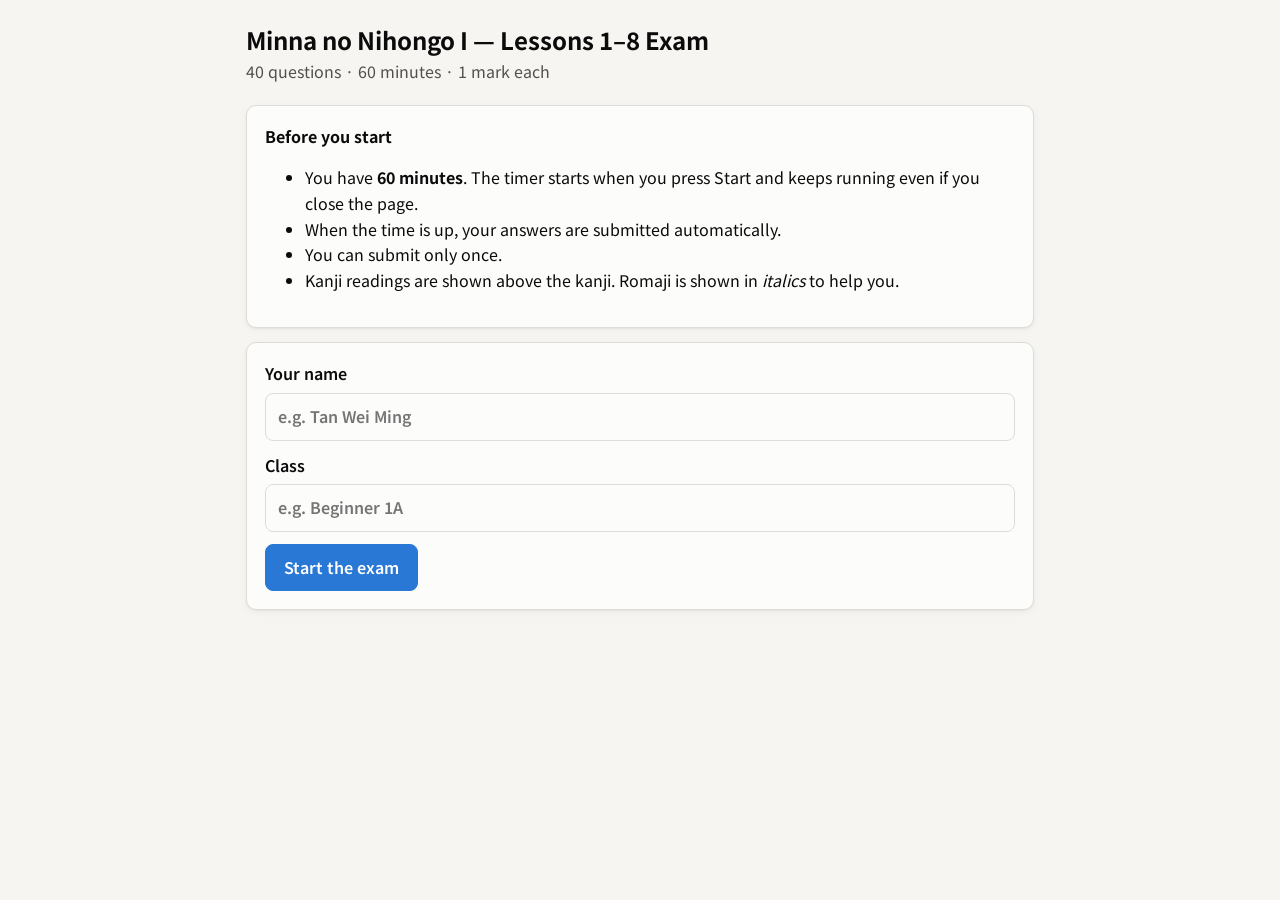
==== index.html @ f63e99dc "Add files via upload" ====
<!doctype html>
<html lang="en">
<head>
<meta charset="utf-8">
<meta name="viewport" content="width=device-width, initial-scale=1">
<title>Minna no Nihongo Exam</title>
<link rel="preconnect" href="https://fonts.googleapis.com">
<link href="https://fonts.googleapis.com/css2?family=Noto+Sans+JP:wght@400;600;700;800&display=swap" rel="stylesheet">
<link rel="stylesheet" href="styles.css">
</head>
<body>

<!-- Timer bar (shown during the exam) -->
<div class="timerbar hidden" id="timerbar">
  <div class="inner">
    <span>Time left: <span class="timer" id="timer">60:00</span></span>
    <span class="progress" id="progress">0 / 40 answered</span>
    <span class="spacer"></span>
    <button class="btn primary small" id="submitTop">Submit</button>
  </div>
</div>

<div class="wrap">

  <!-- Start screen -->
  <section id="startScreen">
    <h1 id="examTitle">Minna no Nihongo I — Lessons 1–8 Exam</h1>
    <p class="sub">40 questions · 60 minutes · 1 mark each</p>

    <div class="card">
      <p><strong>Before you start</strong></p>
      <ul>
        <li>You have <strong>60 minutes</strong>. The timer starts when you press Start and keeps running even if you close the page.</li>
        <li>When the time is up, your answers are submitted automatically.</li>
        <li>You can submit only once.</li>
        <li>Kanji readings are shown above the kanji. Romaji is shown in <em>italics</em> to help you.</li>
      </ul>
    </div>

    <div class="card">
      <label class="field">Your name
        <input id="nameInput" autocomplete="name" placeholder="e.g. Tan Wei Ming">
      </label>
      <label class="field">Class
        <input id="classInput" placeholder="e.g. Beginner 1A">
      </label>
      <div id="startError" class="banner bad hidden"></div>
      <button class="btn primary" id="startBtn">Start the exam</button>
    </div>
  </section>

  <!-- Exam -->
  <section id="examScreen" class="hidden">
    <h1>Minna no Nihongo I — Lessons 1–8</h1>
    <p class="sub" id="whoLine"></p>
    <div id="questions"></div>
    <div class="submitbox">
      <button class="btn primary" id="submitBottom">Submit my answers</button>
    </div>
  </section>

  <!-- Result -->
  <section id="doneScreen" class="hidden">
    <h1>Thank you!</h1>
    <div class="card" id="doneCard"></div>
  </section>
</div>

<!-- Confirm modal -->
<div class="modal-backdrop" id="confirmModal" role="dialog" aria-modal="true" aria-labelledby="confirmTitle">
  <div class="modal">
    <h2 id="confirmTitle" style="margin-top:0">Submit your answers?</h2>
    <p id="confirmText"></p>
    <div class="actions">
      <button class="btn" id="confirmNo">Keep working</button>
      <button class="btn primary" id="confirmYes">Submit</button>
    </div>
  </div>
</div>

<script src="config.js"></script>
<script src="questions.js"></script>
<script>
(function () {
  const E = window.EXAM;
  const LETTERS = ["A", "B", "C", "D"];
  const STORE_KEY = "mnn-exam-l1-8";
  const $ = (id) => document.getElementById(id);

  // ---- storage (works even if localStorage is blocked) ----
  let mem = null;
  function load() {
    try { const s = localStorage.getItem(STORE_KEY); if (s) return JSON.parse(s); } catch (e) {}
    return mem;
  }
  function save(st) {
    mem = st;
    try { localStorage.setItem(STORE_KEY, JSON.stringify(st)); } catch (e) {}
  }

  let state = load();
  let tick = null;

  function newId() {
    return Date.now().toString(36) + Math.random().toString(36).slice(2, 10);
  }

  // ---- render questions ----
  function renderQuestions() {
    const box = $("questions");
    box.innerHTML = "";
    E.parts.forEach((p) => {
      const h = document.createElement("h2");
      h.className = "part-title";
      h.textContent = p.title;
      box.appendChild(h);
      const note = document.createElement("p");
      note.className = "muted small";
      note.textContent = p.note;
      box.appendChild(note);

      E.questions.filter((q) => q.part === p.id).forEach((q) => {
        box.appendChild(q.part === "C" ? renderOrder(q) : renderMCQ(q));
      });
    });
    updateProgress();
  }

  function renderMCQ(q) {
    const card = document.createElement("div");
    card.className = "card q";
    card.id = "q" + q.n;
    let html = `<div class="qhead"><span class="num">${q.n}.</span><div>
      <div class="qtext">${furigana(q.q)}</div>
      ${q.romaji ? `<div class="romaji">(${furigana(q.romaji)})</div>` : ""}
      ${q.hint ? `<div class="hint">${furigana(q.hint)}</div>` : ""}
    </div></div><div class="opts" role="radiogroup" aria-label="Question ${q.n}">`;
    q.options.forEach((o, i) => {
      const L = LETTERS[i];
      const checked = state.answers[q.n] === L;
      html += `<label class="opt${checked ? " selected" : ""}">
        <input type="radio" name="q${q.n}" value="${L}" ${checked ? "checked" : ""}>
        <span><span class="letter">${L}.</span> ${furigana(o[0])}${o[1] ? `<span class="ro">${furigana(o[1])}</span>` : ""}</span>
      </label>`;
    });
    html += "</div>";
    card.innerHTML = html;
    card.querySelectorAll("input").forEach((inp) => {
      inp.addEventListener("change", () => {
        state.answers[q.n] = inp.value;
        save(state);
        card.querySelectorAll(".opt").forEach((l) => l.classList.toggle("selected", l.querySelector("input").checked));
        updateProgress();
      });
    });
    return card;
  }

  function renderOrder(q) {
    const card = document.createElement("div");
    card.className = "card q";
    card.id = "q" + q.n;
    card.innerHTML = `<div class="qhead"><span class="num">${q.n}.</span><div>
      <div class="hint">(${q.en})</div>
      <div class="chunks"></div>
      <div class="slots"></div>
      <div class="built"></div>
      <button class="btn small" type="button" data-reset>Reset</button>
    </div></div>`;
    const chunksEl = card.querySelector(".chunks");
    const slotsEl = card.querySelector(".slots");
    const builtEl = card.querySelector(".built");

    function current() { return (state.answers[q.n] || "").split("").filter(Boolean); }

    function draw() {
      const order = current();
      chunksEl.innerHTML = "";
      q.chunks.forEach((c, i) => {
        const L = LETTERS[i];
        const b = document.createElement("button");
        b.type = "button";
        b.className = "chunk";
        b.disabled = order.includes(L);
        b.innerHTML = `<span class="letter">${L}.</span>${furigana(c[0])}<span class="ro">${furigana(c[1])}</span>`;
        b.addEventListener("click", () => {
          const o = current();
          if (o.length >= 4 || o.includes(L)) return;
          o.push(L);
          state.answers[q.n] = o.join("");
          save(state);
          draw();
          updateProgress();
        });
        chunksEl.appendChild(b);
      });
      slotsEl.innerHTML = "";
      for (let i = 0; i < 4; i++) {
        if (i) { const a = document.createElement("span"); a.className = "arrow"; a.textContent = "→"; slotsEl.appendChild(a); }
        const s = document.createElement("span");
        s.className = "slot" + (order[i] ? " filled" : "");
        s.textContent = order[i] || "";
        slotsEl.appendChild(s);
      }
      builtEl.innerHTML = order.map((L) => furigana(q.chunks[LETTERS.indexOf(L)][0])).join(" ");
    }
    card.querySelector("[data-reset]").addEventListener("click", () => {
      delete state.answers[q.n];
      save(state);
      draw();
      updateProgress();
    });
    draw();
    return card;
  }

  function answeredCount() {
    return E.questions.filter((q) => {
      const a = state.answers[q.n];
      return q.part === "C" ? a && a.length === 4 : !!a;
    }).length;
  }

  function updateProgress() {
    $("progress").textContent = `${answeredCount()} / ${E.questions.length} answered`;
  }

  // ---- timer ----
  function remainingMs() {
    return state.start + E.minutes * 60000 - Date.now();
  }
  function fmt(ms) {
    const s = Math.max(0, Math.ceil(ms / 1000));
    return String(Math.floor(s / 60)).padStart(2, "0") + ":" + String(s % 60).padStart(2, "0");
  }
  function startTimer() {
    const t = $("timer");
    const step = () => {
      const r = remainingMs();
      t.textContent = fmt(r);
      t.classList.toggle("low", r <= 5 * 60000);
      if (r <= 0) { clearInterval(tick); submit(true); }
    };
    step();
    tick = setInterval(step, 1000);
  }

  // ---- screens ----
  function show(id) {
    ["startScreen", "examScreen", "doneScreen"].forEach((s) => $(s).classList.toggle("hidden", s !== id));
    $("timerbar").classList.toggle("hidden", id !== "examScreen");
    window.scrollTo(0, 0);
  }

  function beginExam() {
    $("whoLine").textContent = `${state.name} · ${state.cls}`;
    renderQuestions();
    show("examScreen");
    startTimer();
  }

  $("startBtn").addEventListener("click", () => {
    const name = $("nameInput").value.trim();
    const cls = $("classInput").value.trim();
    const err = $("startError");
    if (!name || !cls) {
      err.textContent = "Please enter your name and class.";
      err.classList.remove("hidden");
      return;
    }
    if (!window.APPS_SCRIPT_URL || window.APPS_SCRIPT_URL.indexOf("http") !== 0) {
      err.textContent = "This exam is not set up yet. Please tell your teacher (the results link is missing).";
      err.classList.remove("hidden");
      return;
    }
    state = { id: newId(), name, cls, start: Date.now(), answers: {}, status: "in-progress" };
    save(state);
    beginExam();
  });

  // ---- submit ----
  function askSubmit() {
    const left = E.questions.length - answeredCount();
    $("confirmText").textContent = left > 0
      ? `You have ${left} unanswered question${left > 1 ? "s" : ""}. You can't change your answers after submitting.`
      : "You can't change your answers after submitting.";
    $("confirmModal").classList.add("open");
    $("confirmYes").focus();
  }
  $("submitTop").addEventListener("click", askSubmit);
  $("submitBottom").addEventListener("click", askSubmit);
  $("confirmNo").addEventListener("click", () => $("confirmModal").classList.remove("open"));
  $("confirmYes").addEventListener("click", () => { $("confirmModal").classList.remove("open"); submit(false); });

  let sending = false;
  async function submit(timeUp) {
    if (sending || state.status === "submitted") return;
    sending = true;
    clearInterval(tick);
    state.status = "sending";
    state.end = state.end || Date.now();
    state.timeUp = !!timeUp;
    save(state);
    show("doneScreen");
    $("doneCard").innerHTML = `<p>${timeUp ? "Time is up. " : ""}Sending your answers…</p>`;

    const payload = {
      id: state.id, name: state.name, cls: state.cls,
      startedAt: new Date(state.start).toISOString(),
      durationSec: Math.round((Math.min(state.end, state.start + E.minutes * 60000) - state.start) / 1000),
      timeUp: !!timeUp,
      answers: state.answers
    };
    const body = JSON.stringify(payload);
    let result = null;
    try {
      const res = await fetch(window.APPS_SCRIPT_URL, { method: "POST", body });
      result = await res.json();
    } catch (e) {
      // Some browsers block reading the reply; send again without reading it.
      // The script ignores duplicates (same id), so this is safe.
      try {
        await fetch(window.APPS_SCRIPT_URL, { method: "POST", body, mode: "no-cors" });
        result = { ok: true, noScore: true };
      } catch (e2) { result = null; }
    }
    sending = false;

    if (result && result.ok) {
      state.status = "submitted";
      state.score = result.score;
      save(state);
      showDone();
    } else {
      state.status = "failed";
      save(state);
      $("doneCard").innerHTML = `<div class="banner bad">Your answers could not be sent. Check your internet connection and try again. Your answers are saved on this device.</div>
        <button class="btn primary" id="retryBtn">Try again</button>`;
      $("retryBtn").addEventListener("click", () => { state.status = "sending"; submit(state.timeUp); });
    }
  }

  function showDone() {
    const hasScore = typeof state.score === "number";
    $("doneCard").innerHTML = `<div class="banner good">Your answers have been submitted.</div>
      ${hasScore ? `<p class="muted">Your score</p><div class="bigscore">${state.score} / ${E.questions.length}</div>` : ""}
      <p style="margin-top:12px">${state.name} · ${state.cls}</p>
      <p class="muted small">Your teacher will go through the answers in class.</p>
      <p class="small" style="margin-top:16px"><a href="#" id="newStudent">Another student using this device? Start a new exam</a></p>`;
    $("newStudent").addEventListener("click", (ev) => {
      ev.preventDefault();
      try { localStorage.removeItem(STORE_KEY); } catch (e) {}
      mem = null; state = null;
      $("nameInput").value = ""; $("classInput").value = "";
      show("startScreen");
    });
  }

  // ---- resume after refresh ----
  if (state && state.status === "submitted") {
    show("doneScreen"); showDone();
  } else if (state && (state.status === "sending" || state.status === "failed")) {
    submit(state.timeUp);
  } else if (state && state.status === "in-progress") {
    if (remainingMs() <= 0) { state.end = state.start + E.minutes * 60000; save(state); submit(true); }
    else beginExam();
  }
})();
</script>
</body>
</html>
---- styles.css ----
:root {
  color-scheme: light;
  --bg: #f6f5f2;
  --surface: #fcfcfb;
  --surface-2: #f0efeb;
  --border: #dddcd6;
  --text: #0b0b0b;
  --text-2: #52514e;
  --muted: #7a7974;
  --accent: #2a78d6;
  --accent-ink: #ffffff;
  --accent-soft: #e4eefb;
  --good: #1a7f37;
  --good-soft: #e3f3e7;
  --bad: #c4322f;
  --bad-soft: #fbe6e5;
  --warn: #9a6400;
  --warn-soft: #fbf0d9;
  --series-1: #2a78d6;
  --series-2: #eb6834;
  --grid: #e6e5e0;
  --radius: 10px;
  --shadow: 0 1px 2px rgba(0,0,0,.05), 0 2px 8px rgba(0,0,0,.04);
}
@media (prefers-color-scheme: dark) {
  :root:not([data-theme="light"]) {
    color-scheme: dark;
    --bg: #121211;
    --surface: #1a1a19;
    --surface-2: #232321;
    --border: #34332f;
    --text: #f0efec;
    --text-2: #c3c2b7;
    --muted: #8f8e86;
    --accent: #3987e5;
    --accent-ink: #ffffff;
    --accent-soft: #1d2b3d;
    --good: #4cc26b;
    --good-soft: #17301e;
    --bad: #ef6b68;
    --bad-soft: #3a1c1b;
    --warn: #e0a83a;
    --warn-soft: #3a2d14;
    --series-1: #3987e5;
    --series-2: #d95926;
    --grid: #2c2c29;
    --shadow: none;
  }
}
:root[data-theme="dark"] {
  color-scheme: dark;
  --bg: #121211; --surface: #1a1a19; --surface-2: #232321; --border: #34332f;
  --text: #f0efec; --text-2: #c3c2b7; --muted: #8f8e86;
  --accent: #3987e5; --accent-ink: #fff; --accent-soft: #1d2b3d;
  --good: #4cc26b; --good-soft: #17301e; --bad: #ef6b68; --bad-soft: #3a1c1b;
  --warn: #e0a83a; --warn-soft: #3a2d14;
  --series-1: #3987e5; --series-2: #d95926; --grid: #2c2c29; --shadow: none;
}

* { box-sizing: border-box; }
html { -webkit-text-size-adjust: 100%; }
body {
  margin: 0;
  background: var(--bg);
  color: var(--text);
  font-family: "Noto Sans JP", system-ui, -apple-system, "Segoe UI", "Hiragino Sans", "Yu Gothic", sans-serif;
  font-size: 16px;
  line-height: 1.6;
}
.wrap { max-width: 820px; margin: 0 auto; padding: 24px 16px 96px; }
.wrap.wide { max-width: 1100px; }
h1 { font-size: 1.5rem; line-height: 1.3; margin: 0 0 4px; }
h2 { font-size: 1.15rem; margin: 32px 0 8px; }
p { margin: 0 0 12px; }
.sub { color: var(--text-2); margin-bottom: 20px; }
.muted { color: var(--muted); }
.small { font-size: .875rem; }

.card {
  background: var(--surface);
  border: 1px solid var(--border);
  border-radius: var(--radius);
  padding: 18px 18px;
  box-shadow: var(--shadow);
  margin-bottom: 14px;
}

label.field { display: block; font-weight: 600; margin-bottom: 12px; }
label.field input, select.input, input.input {
  display: block; width: 100%; margin-top: 6px;
  font: inherit; padding: 10px 12px;
  background: var(--surface); color: var(--text);
  border: 1px solid var(--border); border-radius: 8px;
}
input:focus-visible, select:focus-visible, button:focus-visible {
  outline: 2px solid var(--accent); outline-offset: 2px;
}

.btn {
  font: inherit; font-weight: 600; cursor: pointer;
  border-radius: 8px; padding: 10px 18px;
  border: 1px solid var(--border); background: var(--surface); color: var(--text);
}
.btn:hover { background: var(--surface-2); }
.btn.primary { background: var(--accent); border-color: var(--accent); color: var(--accent-ink); }
.btn.primary:hover { filter: brightness(1.07); }
.btn[disabled] { opacity: .5; cursor: not-allowed; }
.btn.small { padding: 6px 12px; font-size: .875rem; }

ruby rt { font-size: .55em; color: var(--text-2); }
.romaji { color: var(--muted); font-style: italic; font-size: .9rem; margin: 2px 0 0; }
.hint { color: var(--text-2); font-size: .9rem; margin: 2px 0 0; }

/* ---------- exam ---------- */
.timerbar {
  position: sticky; top: 0; z-index: 10;
  background: var(--surface); border-bottom: 1px solid var(--border);
}
.timerbar .inner {
  max-width: 820px; margin: 0 auto; padding: 10px 16px;
  display: flex; align-items: center; gap: 12px; flex-wrap: wrap;
}
.timer { font-variant-numeric: tabular-nums; font-weight: 700; font-size: 1.15rem; }
.timer.low { color: var(--bad); }
.progress { color: var(--text-2); font-size: .9rem; }
.timerbar .spacer { flex: 1; }

.part-title { margin-top: 36px; }
.q { scroll-margin-top: 70px; }
.q .qhead { display: flex; gap: 10px; align-items: baseline; }
.q .num { font-weight: 700; min-width: 2.2em; color: var(--text-2); }
.q .qtext { font-size: 1.1rem; line-height: 2.1; }
.opts { display: grid; grid-template-columns: repeat(auto-fit, minmax(160px, 1fr)); gap: 8px; margin-top: 12px; }
.opt {
  display: flex; gap: 10px; align-items: center;
  border: 1px solid var(--border); border-radius: 8px; padding: 8px 12px; cursor: pointer;
  background: var(--surface); line-height: 1.9;
}
.opt:hover { background: var(--surface-2); }
.opt input { accent-color: var(--accent); width: 18px; height: 18px; flex: none; }
.opt .letter { font-weight: 700; color: var(--text-2); }
.opt .ro { display: block; font-size: .8rem; color: var(--muted); font-style: italic; line-height: 1.2; }
.opt.selected { border-color: var(--accent); background: var(--accent-soft); }

.chunks { display: flex; flex-wrap: wrap; gap: 8px; margin-top: 12px; }
.chunk {
  font: inherit; cursor: pointer; text-align: left;
  border: 1px solid var(--border); border-radius: 8px; padding: 6px 12px;
  background: var(--surface); color: var(--text); line-height: 1.9;
}
.chunk:hover:not([disabled]) { background: var(--surface-2); }
.chunk[disabled] { opacity: .35; cursor: default; }
.chunk .letter { font-weight: 700; color: var(--text-2); margin-right: 6px; }
.chunk .ro { display: block; font-size: .8rem; color: var(--muted); font-style: italic; line-height: 1.2; }
.slots { display: flex; flex-wrap: wrap; gap: 6px; align-items: center; margin-top: 12px; }
.slot {
  min-width: 44px; min-height: 40px; padding: 4px 10px;
  border: 1px dashed var(--border); border-radius: 8px;
  display: inline-flex; align-items: center; justify-content: center;
  font-weight: 700; background: var(--surface-2);
}
.slot.filled { border-style: solid; border-color: var(--accent); background: var(--accent-soft); }
.arrow { color: var(--muted); }
.built { margin-top: 8px; font-size: 1.05rem; line-height: 2.1; min-height: 1.5em; }

.submitbox { text-align: center; margin-top: 28px; }

.modal-backdrop {
  position: fixed; inset: 0; background: rgba(0,0,0,.45);
  display: none; align-items: center; justify-content: center; z-index: 50; padding: 16px;
}
.modal-backdrop.open { display: flex; }
.modal { background: var(--surface); border-radius: var(--radius); padding: 22px; max-width: 420px; width: 100%; border: 1px solid var(--border); }
.modal .actions { display: flex; gap: 10px; justify-content: flex-end; margin-top: 16px; }

.banner { border-radius: 8px; padding: 10px 14px; margin-bottom: 14px; }
.banner.warn { background: var(--warn-soft); color: var(--text); border: 1px solid var(--warn); }
.banner.bad { background: var(--bad-soft); color: var(--text); border: 1px solid var(--bad); }
.banner.good { background: var(--good-soft); color: var(--text); border: 1px solid var(--good); }

.bigscore { font-size: 3rem; font-weight: 800; line-height: 1.1; font-variant-numeric: tabular-nums; }
.hidden { display: none !important; }

/* ---------- dashboard ---------- */
.toolbar { display: flex; gap: 10px; flex-wrap: wrap; align-items: end; margin-bottom: 16px; }
.toolbar .grow { flex: 1; }
.tiles { display: grid; grid-template-columns: repeat(auto-fit, minmax(150px, 1fr)); gap: 10px; }
.tile { background: var(--surface); border: 1px solid var(--border); border-radius: var(--radius); padding: 14px; }
.tile .k { color: var(--text-2); font-size: .85rem; }
.tile .v { font-size: 1.7rem; font-weight: 700; font-variant-numeric: tabular-nums; line-height: 1.2; }
.tile .s { color: var(--muted); font-size: .8rem; }

.chart { width: 100%; overflow: hidden; position: relative; }
.chart svg { display: block; width: 100%; height: auto; }
.chart text { fill: var(--text-2); font-size: 11px; font-family: inherit; }
.chart .axis line, .chart .grid line { stroke: var(--grid); }
.chart .bar { fill: var(--series-1); }
.chart .bar.hot { fill: var(--series-2); }
.chart .hit { fill: transparent; cursor: default; }
.chart .hit:hover + .bar, .chart .bar:hover { opacity: .8; }
.legend { display: flex; gap: 16px; flex-wrap: wrap; font-size: .85rem; color: var(--text-2); margin-top: 6px; }
.legend .sw { display: inline-block; width: 12px; height: 12px; border-radius: 3px; vertical-align: -1px; margin-right: 6px; }
.tooltip {
  position: absolute; pointer-events: none; z-index: 5;
  background: var(--surface); color: var(--text); border: 1px solid var(--border);
  border-radius: 8px; padding: 8px 10px; font-size: .85rem; box-shadow: 0 4px 14px rgba(0,0,0,.15);
  max-width: 260px; display: none;
}

table.data { width: 100%; border-collapse: collapse; font-size: .9rem; }
table.data th, table.data td { text-align: left; padding: 8px 10px; border-bottom: 1px solid var(--border); vertical-align: top; }
table.data th { color: var(--text-2); font-weight: 600; background: var(--surface-2); position: sticky; top: 0; }
table.data td.num, table.data th.num { text-align: right; font-variant-numeric: tabular-nums; }
.tablewrap { overflow-x: auto; max-height: 520px; overflow-y: auto; border: 1px solid var(--border); border-radius: 8px; }

.miss { border-left: 4px solid var(--series-2); }
.miss .top { display: flex; justify-content: space-between; gap: 12px; flex-wrap: wrap; align-items: baseline; }
.miss .rate { font-weight: 800; font-size: 1.4rem; font-variant-numeric: tabular-nums; }
.miss .qtext { font-size: 1.1rem; line-height: 2.1; margin: 6px 0; }
.pill { display: inline-block; border-radius: 999px; padding: 1px 10px; font-size: .8rem; font-weight: 600; margin-right: 6px; }
.pill.good { background: var(--good-soft); color: var(--good); }
.pill.bad { background: var(--bad-soft); color: var(--bad); }
.pill.neutral { background: var(--surface-2); color: var(--text-2); }
.expl { background: var(--surface-2); border-radius: 8px; padding: 10px 12px; margin-top: 10px; }

.lessonbar { display: grid; grid-template-columns: 120px 1fr 56px; gap: 10px; align-items: center; margin: 6px 0; font-size: .9rem; }
.lessonbar .track { background: var(--surface-2); border-radius: 4px; height: 14px; overflow: hidden; }
.lessonbar .fill { background: var(--series-1); height: 100%; border-radius: 0 4px 4px 0; }
.lessonbar .pct { text-align: right; font-variant-numeric: tabular-nums; }

details summary { cursor: pointer; color: var(--text-2); margin-top: 8px; }

@media (max-width: 520px) {
  .opts { grid-template-columns: 1fr 1fr; }
  .bigscore { font-size: 2.4rem; }
}
@media print {
  .timerbar, .submitbox, .toolbar { display: none; }
}
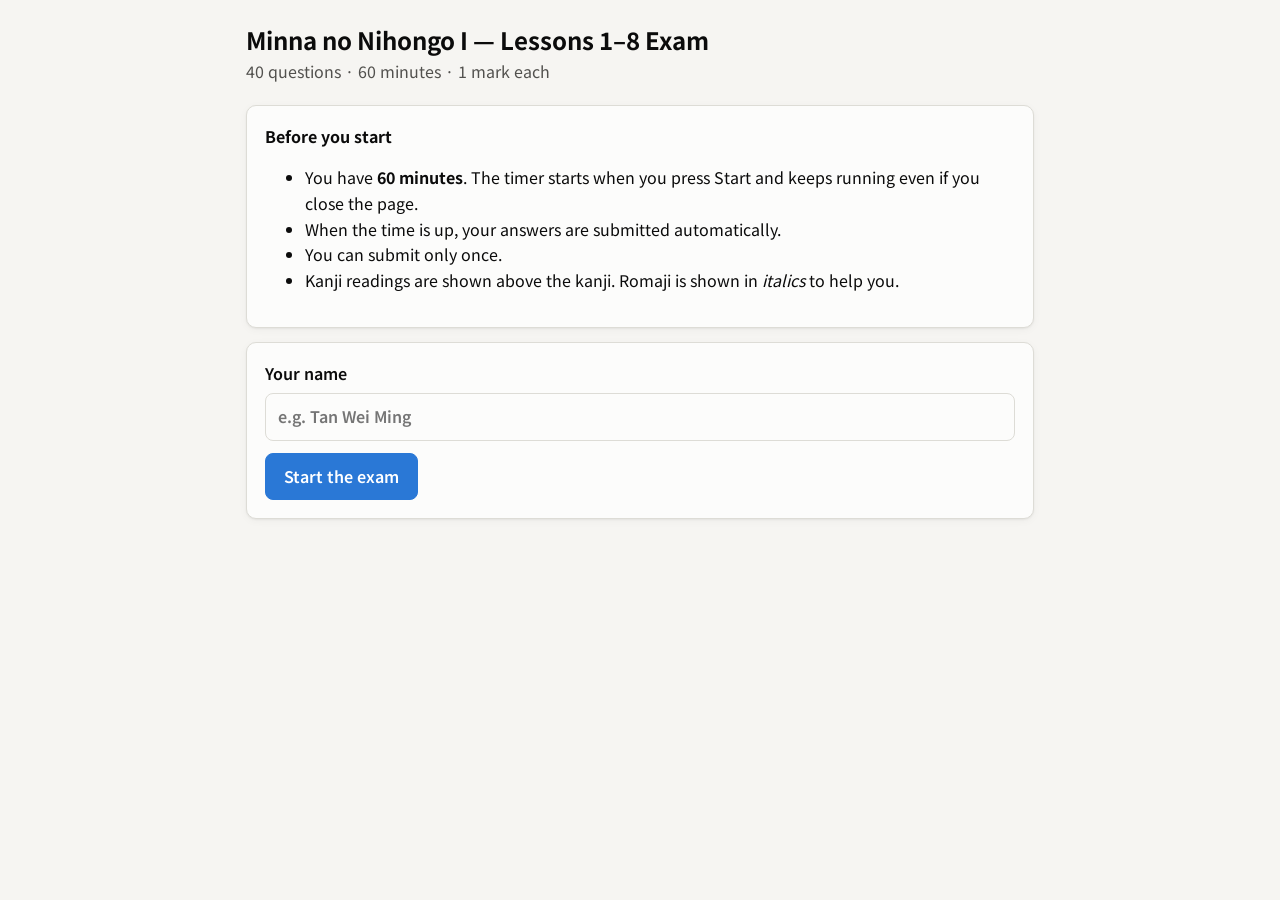
==== commit a9527abb: "Add files via upload" ====
--- a/index.html
+++ b/index.html
@@ -40,9 +40,6 @@
     <div class="card">
       <label class="field">Your name
         <input id="nameInput" autocomplete="name" placeholder="e.g. Tan Wei Ming">
-      </label>
-      <label class="field">Class
-        <input id="classInput" placeholder="e.g. Beginner 1A">
       </label>
       <div id="startError" class="banner bad hidden"></div>
       <button class="btn primary" id="startBtn">Start the exam</button>
@@ -253,7 +250,7 @@
   }
 
   function beginExam() {
-    $("whoLine").textContent = `${state.name} · ${state.cls}`;
+    $("whoLine").textContent = state.name;
     renderQuestions();
     show("examScreen");
     startTimer();
@@ -261,10 +258,9 @@
 
   $("startBtn").addEventListener("click", () => {
     const name = $("nameInput").value.trim();
-    const cls = $("classInput").value.trim();
     const err = $("startError");
-    if (!name || !cls) {
-      err.textContent = "Please enter your name and class.";
+    if (!name) {
+      err.textContent = "Please enter your name.";
       err.classList.remove("hidden");
       return;
     }
@@ -273,7 +269,7 @@
       err.classList.remove("hidden");
       return;
     }
-    state = { id: newId(), name, cls, start: Date.now(), answers: {}, status: "in-progress" };
+    state = { id: newId(), name, start: Date.now(), answers: {}, status: "in-progress" };
     save(state);
     beginExam();
   });
@@ -305,7 +301,7 @@
     $("doneCard").innerHTML = `<p>${timeUp ? "Time is up. " : ""}Sending your answers…</p>`;
 
     const payload = {
-      id: state.id, name: state.name, cls: state.cls,
+      id: state.id, name: state.name,
       startedAt: new Date(state.start).toISOString(),
       durationSec: Math.round((Math.min(state.end, state.start + E.minutes * 60000) - state.start) / 1000),
       timeUp: !!timeUp,
@@ -344,14 +340,14 @@
     const hasScore = typeof state.score === "number";
     $("doneCard").innerHTML = `<div class="banner good">Your answers have been submitted.</div>
       ${hasScore ? `<p class="muted">Your score</p><div class="bigscore">${state.score} / ${E.questions.length}</div>` : ""}
-      <p style="margin-top:12px">${state.name} · ${state.cls}</p>
+      <p style="margin-top:12px">${state.name}</p>
       <p class="muted small">Your teacher will go through the answers in class.</p>
       <p class="small" style="margin-top:16px"><a href="#" id="newStudent">Another student using this device? Start a new exam</a></p>`;
     $("newStudent").addEventListener("click", (ev) => {
       ev.preventDefault();
       try { localStorage.removeItem(STORE_KEY); } catch (e) {}
       mem = null; state = null;
-      $("nameInput").value = ""; $("classInput").value = "";
+      $("nameInput").value = "";
       show("startScreen");
     });
   }
